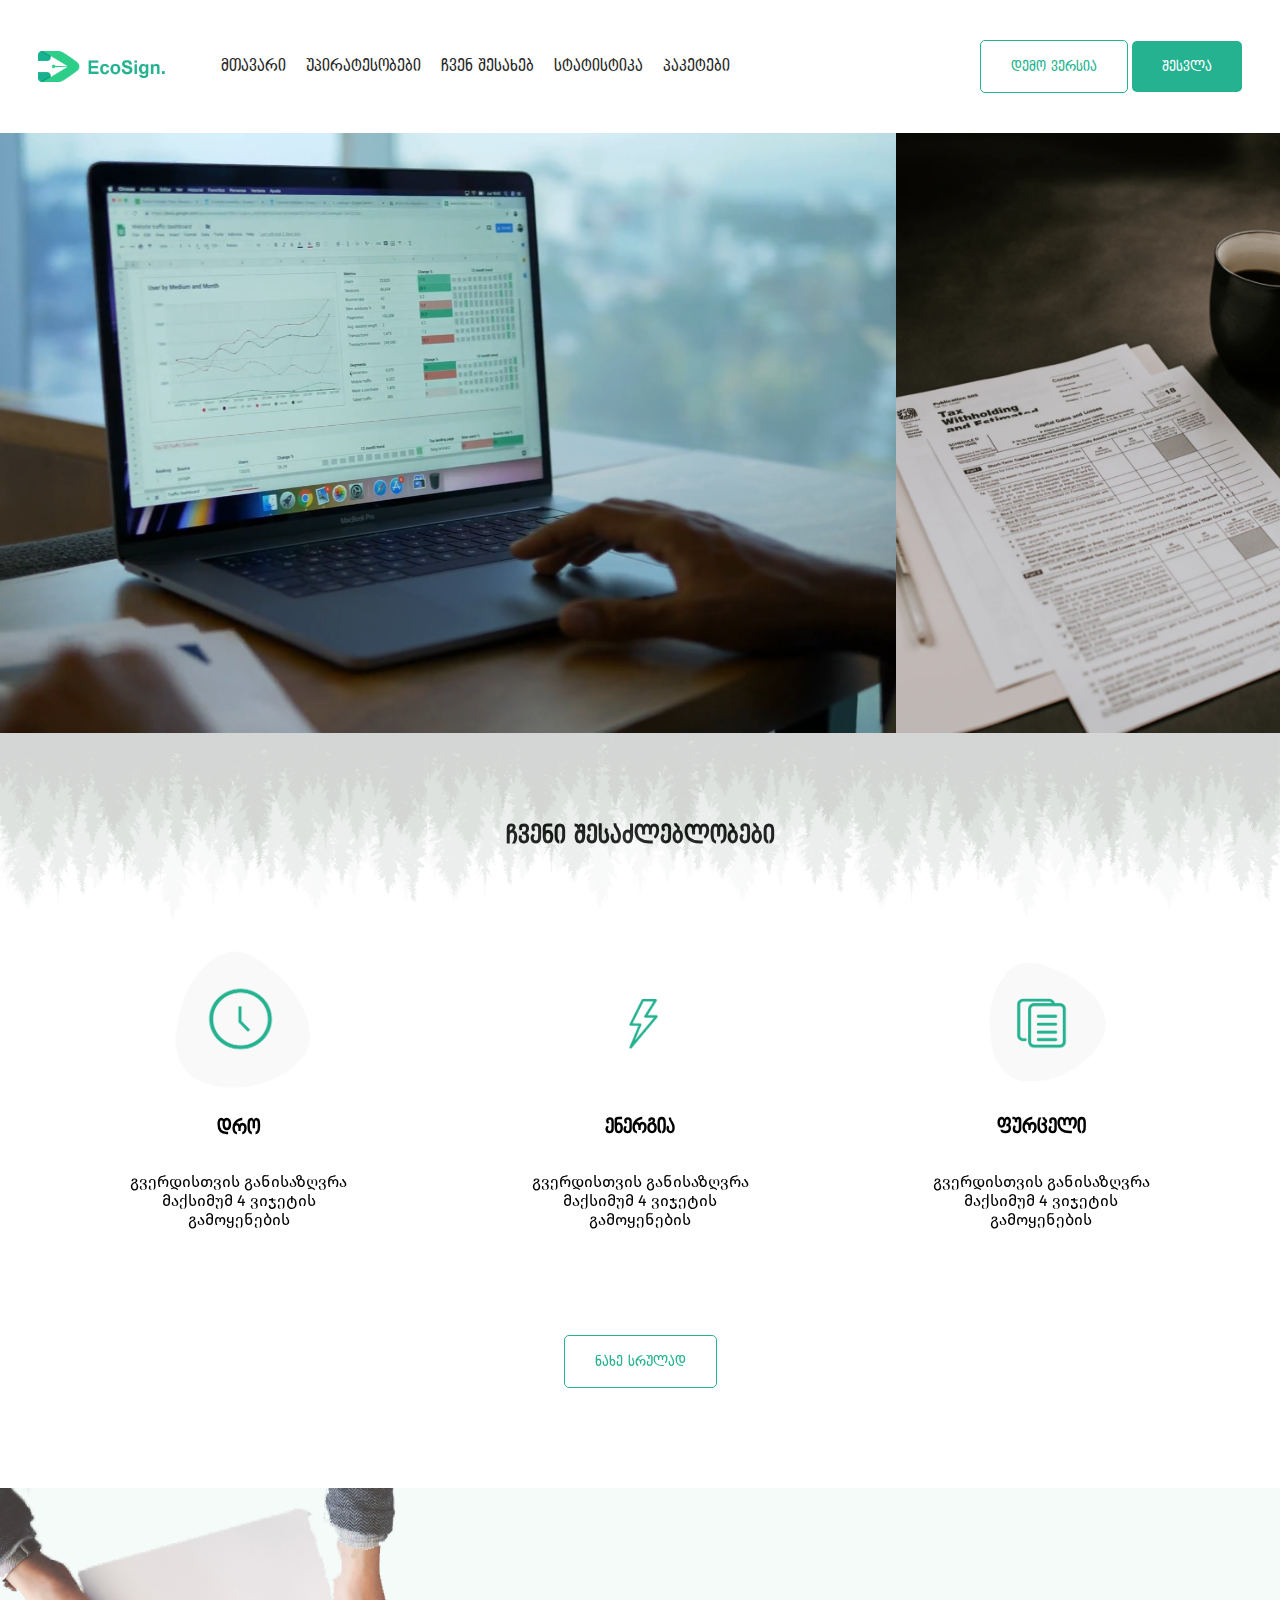
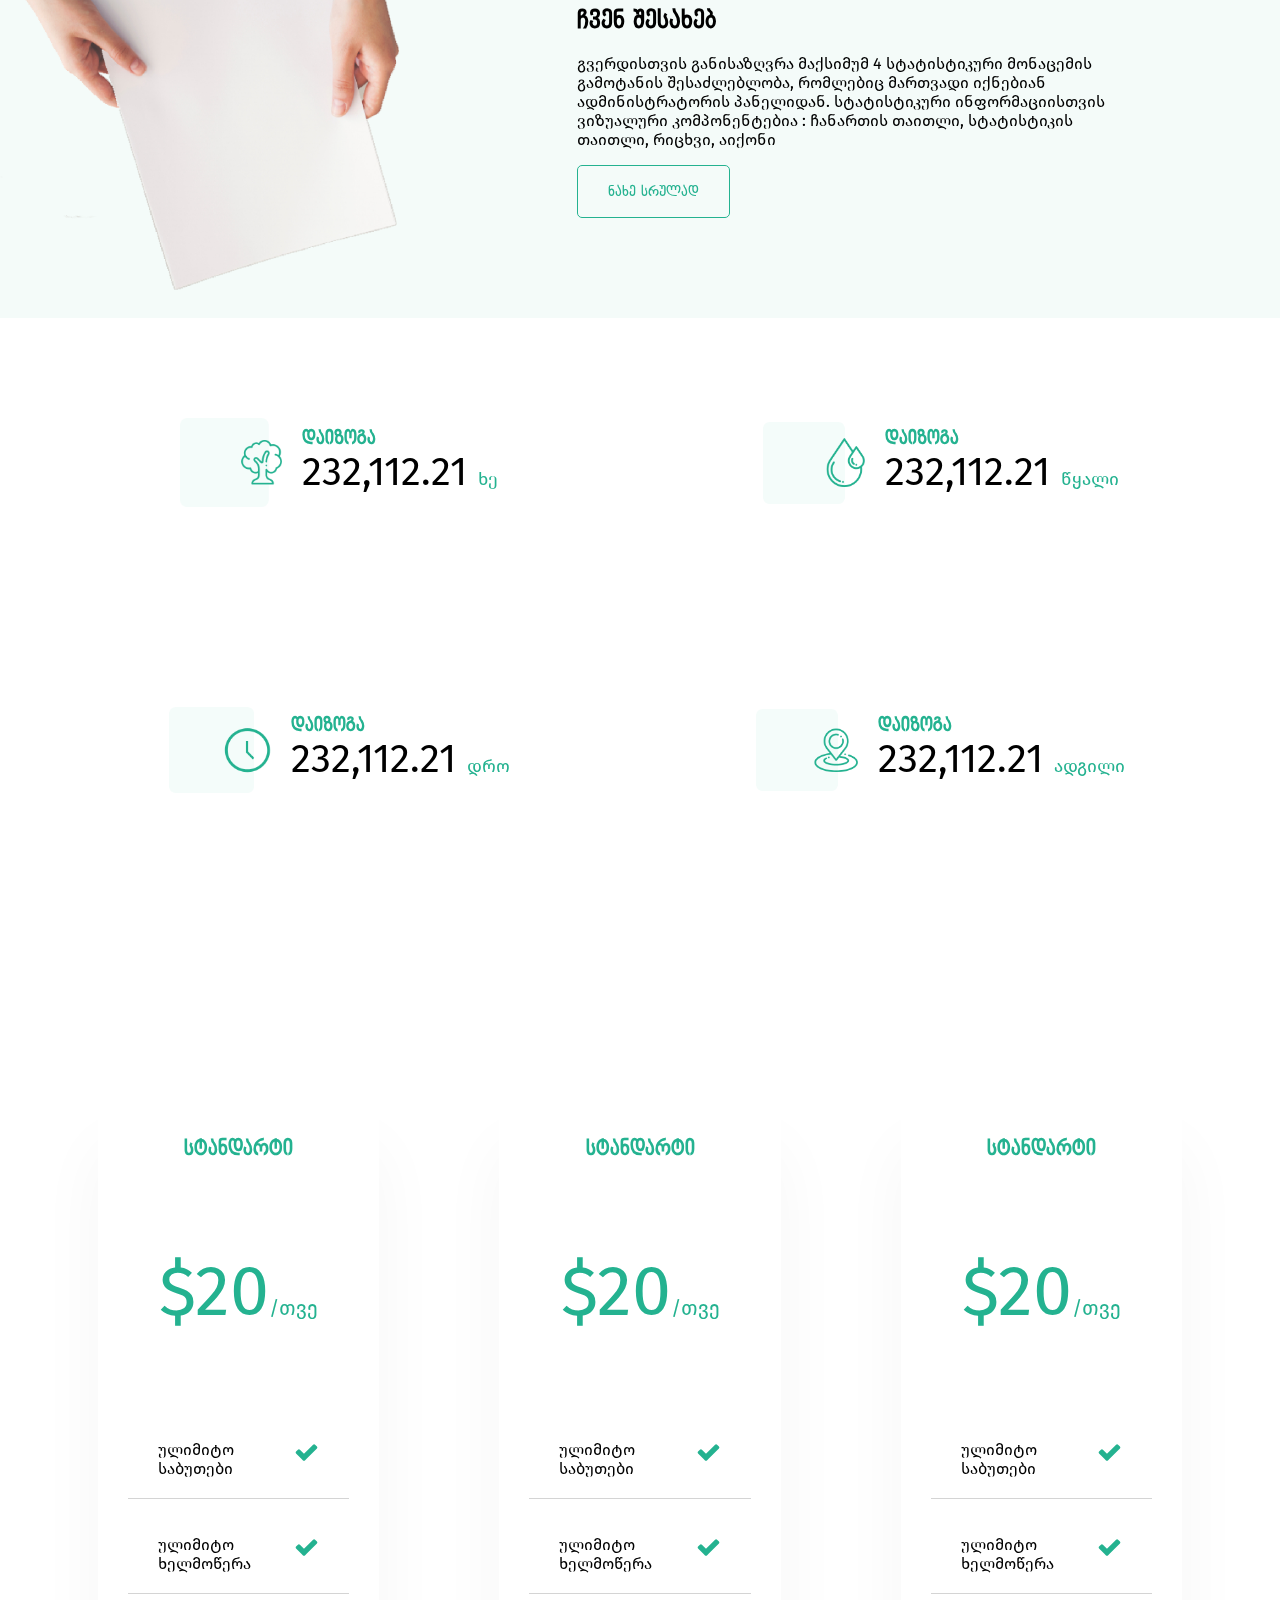
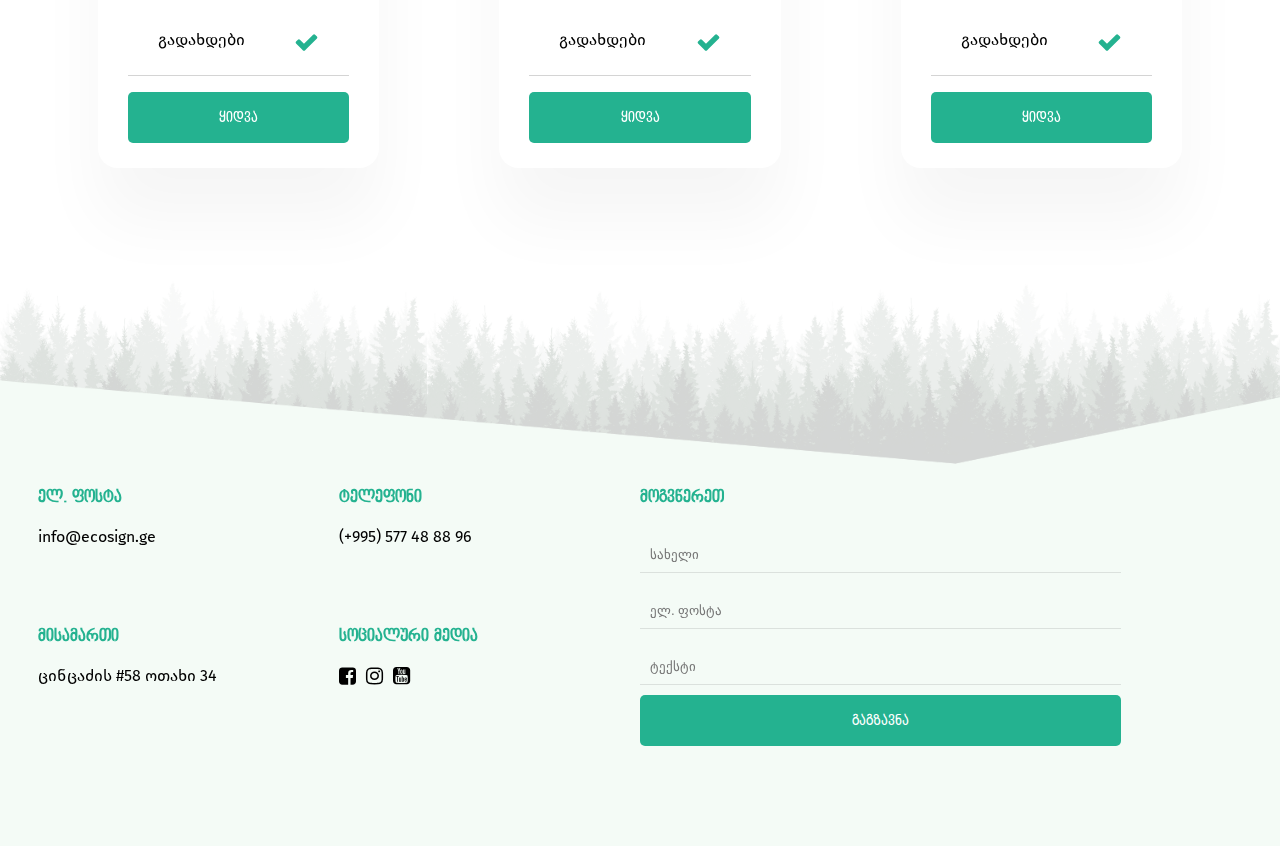
==== index.html @ ecc79530 "first page desktop markup" ====
<!DOCTYPE html>
<html lang="en">
  <head>
    <meta charset="UTF-8" />
    <meta name="viewport" content="width=device-width, initial-scale=1.0" />
    <title>EcoSign</title>
    <link rel="stylesheet" href="/css/main.css" />
    <link
      rel="stylesheet"
      href="https://stackpath.bootstrapcdn.com/font-awesome/4.7.0/css/font-awesome.min.css"
    />
  </head>
  <body>
    <header>
      <div class="container">
        <div class="left">
          <img src="./images/logo.png" alt="Ecosign Logo" />
          <nav>
            <ul>
              <li><a href="#">მთავარი</a></li>
              <li><a href="#">უპირატესობები</a></li>
              <li><a href="#">ჩვენ შესახებ</a></li>
              <li><a href="#">სტატისტიკა</a></li>
              <li><a href="#">პაკეტები</a></li>
            </ul>
          </nav>
        </div>

        <div class="right">
          <button class="main-button light">დემო ვერსია</button>
          <button class="main-button">შესვლა</button>
        </div>
      </div>
    </header>
    <section class="banner">
      <video autoplay muted loop class="video">
        <source src="./images/video.mp4" type="video/mp4" />
      </video>
      <img class="half" src="./images/banner-img.png" alt="Banner Image" />
    </section>
    <section class="opportunities">
      <img class="back" src="./images/opac.png" alt="Oppotunities background" />
      <div class="container">
        <h2>ჩვენი შესაძლებლობები</h2>
        <div class="time">
          <img src="./images/time.png" alt="Time" />
          <h3>დრო</h3>
          <p>გვერდისთვის განისაზღვრა მაქსიმუმ 4 ვიჯეტის გამოყენების</p>
        </div>

        <div class="energy">
          <img src="./images/energy.png" alt="Energy" />
          <h3>ენერგია</h3>
          <p>გვერდისთვის განისაზღვრა მაქსიმუმ 4 ვიჯეტის გამოყენების</p>
        </div>
        <div class="paper">
          <img src="./images/paper.png" alt="Paper" />
          <h3>ფურცელი</h3>
          <p>გვერდისთვის განისაზღვრა მაქსიმუმ 4 ვიჯეტის გამოყენების</p>
        </div>
        <button class="srulad main-button light">ნახე სრულად</button>
      </div>
    </section>
    <section class="about">
      <img src="./images/about-img.png" alt="About Image" />
      <div class="text">
        <h2>ჩვენ შესახებ</h2>
        <p>
          გვერდისთვის განისაზღვრა მაქსიმუმ 4 სტატისტიკური მონაცემის გამოტანის
          შესაძლებლობა, რომლებიც მართვადი იქნებიან ადმინისტრატორის პანელიდან.
          სტატისტიკური ინფორმაციისთვის ვიზუალური კომპონენტებია : ჩანართის
          თაითლი, სტატისტიკის თაითლი, რიცხვი, აიქონი
        </p>
        <button class="main-button light">ნახე სრულად</button>
      </div>
    </section>
    <section class="container saved">
      <div class="tree-saved">
        <img src="./images/tree-saved.png" alt="Tree Saved" />
        <div class="text">
          <h3>დაიზოგა</h3>
          <p>232,112.21 <span>ხე</span></p>
        </div>
      </div>
      <div class="water-saved">
        <img src="./images/water-saved.png" alt="Water Saved" />
        <div class="text">
          <h3>დაიზოგა</h3>
          <p>232,112.21 <span>წყალი</span></p>
        </div>
      </div>
      <div class="time-saved">
        <img src="./images/time-saved.png" alt="Time Saved" />
        <div class="text">
          <h3>დაიზოგა</h3>
          <p>232,112.21 <span>დრო</span></p>
        </div>
      </div>
      <div class="place-saved">
        <img src="./images/place-saved.png" alt="Place Saved" />
        <div class="text">
          <h3>დაიზოგა</h3>
          <p>232,112.21 <span>ადგილი</span></p>
        </div>
      </div>
    </section>
    <section class="packages">
      <div class="container">
        <div class="package">
          <h3>სტანდარტი</h3>
          <p class="price">$20<span>/თვე</span></p>
          <div class="list">
            <p>ულიმიტო საბუთები <i class="fa fa-check"></i></p>
            <p>ულიმიტო ხელმოწერა <i class="fa fa-check"></i></p>
            <p>გადახდები <i class="fa fa-check"></i></p>
          </div>
          <button class="main-button">ყიდვა</button>
        </div>
        <div class="package">
          <h3>სტანდარტი</h3>
          <p class="price">$20<span>/თვე</span></p>
          <div class="list">
            <p>ულიმიტო საბუთები <i class="fa fa-check"></i></p>
            <p>ულიმიტო ხელმოწერა <i class="fa fa-check"></i></p>
            <p>გადახდები <i class="fa fa-check"></i></p>
          </div>
          <button class="main-button">ყიდვა</button>
        </div>
        <div class="package">
          <h3>სტანდარტი</h3>
          <p class="price">$20<span>/თვე</span></p>
          <div class="list">
            <p>ულიმიტო საბუთები <i class="fa fa-check"></i></p>
            <p>ულიმიტო ხელმოწერა <i class="fa fa-check"></i></p>
            <p>გადახდები <i class="fa fa-check"></i></p>
          </div>
          <button class="main-button">ყიდვა</button>
        </div>
      </div>
      <img class="abs" src="./images/packages-bg.png" alt="Bottom Background" />
    </section>
    <footer>
      <div class="container">
        <div class="info">
          <div class="mail">
            <h4>ელ. ფოსტა</h4>
            <p>info@ecosign.ge</p>
          </div>
          <div class="phone">
            <h4>ტელეფონი</h4>
            <p>(+995) 577 48 88 96</p>
          </div>
          <div class="address">
            <h4>მისამართი</h4>
            <p>ცინცაძის #58 ოთახი 34</p>
          </div>
          <div class="social">
            <h4>სოციალური მედია</h4>
            <i class="fa fa-facebook-square"></i><i class="fa fa-instagram"></i
            ><i class="fa fa-youtube-square"></i>
          </div>
        </div>
        <div class="form">
          <h4>მოგვწერეთ</h4>
          <form action="">
            <input type="text" name="name" placeholder="სახელი" />
            <input type="email" name="email" placeholder="ელ. ფოსტა" />
            <input type="text" name="text" placeholder="ტექსტი" />
            <button class="main-button">გაგზავნა</button>
          </form>
        </div>
      </div>
    </footer>
  </body>
</html>
---- css/main.css ----
@font-face{font-family:"Firago";src:url("../fonts/FiraGO-Regular.eot");src:url("../fonts/FiraGO-Regular.eot?#iefix") format("embedded-opentype"),url("../fonts/FiraGO-Regular.woff2") format("woff2"),url("../fonts/FiraGO-Regular.woff") format("woff"),url("../fonts/FiraGO-Regular.ttf") format("truetype")}@font-face{font-family:"Glaho";src:url("../fonts/bpg-glaho-web-caps-webfont.eot");src:url("../fonts/bpg-glaho-web-caps-webfont.eot?#iefix") format("embedded-opentype"),url("../fonts/bpg-glaho-web-caps-webfont.woff2") format("woff2"),url("../fonts/bpg-glaho-web-caps-webfont.woff") format("woff"),url("../fonts/bpg-glaho-web-caps-webfont.ttf") format("truetype"),url("../fonts/bpg-glaho-web-caps-webfont.svg#bpg_glaho_web_capsregular") format("svg")}h1,h2,h3,h4,h5,h6,h7,ul,li,a,button{font-family:Glaho}html,body{margin:0;padding:0;font-family:Firago, -apple-system, BlinkMacSystemFont, "Segoe UI", Roboto, Oxygen, Ubuntu, Cantarell, "Open Sans", "Helvetica Neue", sans-serif}.container{width:94vw;margin:auto}.main-button{background-color:#24b290;border:none;color:#ffffff;padding:18px 30px;border-radius:5px;font-size:14px;cursor:pointer}.main-button.light{border:1px solid #24b290;background:none;color:#24b290}header .container{display:-webkit-box;display:-ms-flexbox;display:flex;padding:40px 0;-webkit-box-pack:justify;-ms-flex-pack:justify;justify-content:space-between}header .container .left{display:-webkit-box;display:-ms-flexbox;display:flex;-webkit-box-align:center;-ms-flex-align:center;align-items:center}header .container .left img{width:10vw;-o-object-fit:contain;object-fit:contain}header .container .left nav ul li{list-style-type:none;display:inline-block;padding-left:45px}@media only screen and (max-width: 1300px){header .container .left nav ul li{padding-left:15px}}header .container .left nav ul li a{color:#292929;text-decoration:none}.banner{display:-ms-grid;display:grid;-ms-grid-columns:3.5fr 1.5fr;grid-template-columns:3.5fr 1.5fr}.banner .half{width:100%;height:100%;-o-object-fit:cover;object-fit:cover}.banner video{width:100%;height:600px;-o-object-fit:cover;object-fit:cover}.opportunities{position:relative}.opportunities .container{display:-ms-grid;display:grid;grid-template-areas:"header header header" "time energy paper" "srulad srulad srulad";-ms-grid-columns:(1fr)[3];grid-template-columns:repeat(3, 1fr);justify-items:center}.opportunities .back{position:absolute;width:100%;top:0}.opportunities h2{-ms-grid-row:1;-ms-grid-column:1;-ms-grid-column-span:3;grid-area:header;padding-top:90px;margin:0}.opportunities .time{-ms-grid-row:2;-ms-grid-column:1;grid-area:time}.opportunities .energy{-ms-grid-row:2;-ms-grid-column:2;grid-area:energy}.opportunities .paper{-ms-grid-row:2;-ms-grid-column:3;grid-area:paper}.opportunities .time,.opportunities .paper,.opportunities .energy{text-align:center;display:-webkit-box;display:-ms-flexbox;display:flex;-webkit-box-orient:vertical;-webkit-box-direction:normal;-ms-flex-direction:column;flex-direction:column;-webkit-box-pack:center;-ms-flex-pack:center;justify-content:center;-webkit-box-align:center;-ms-flex-align:center;align-items:center;padding:90px 0}.opportunities .time img,.opportunities .paper img,.opportunities .energy img{width:40%}.opportunities .time p,.opportunities .paper p,.opportunities .energy p{width:60%}.opportunities .srulad{-ms-grid-row:3;-ms-grid-column:1;-ms-grid-column-span:3;grid-area:srulad;margin-bottom:100px}.about{display:-ms-grid;display:grid;-ms-grid-columns:1fr 2fr;grid-template-columns:1fr 2fr;background-color:rgba(36,178,144,0.05)}.about img{width:100%}.about .text{padding:100px 150px}.saved{display:-ms-grid;display:grid;-ms-grid-columns:1fr 1fr;grid-template-columns:1fr 1fr;justify-items:center}.saved .tree-saved,.saved .water-saved,.saved .time-saved,.saved .place-saved{display:-webkit-box;display:-ms-flexbox;display:flex;padding:100px}.saved .tree-saved img,.saved .water-saved img,.saved .time-saved img,.saved .place-saved img{width:8vw;-o-object-fit:contain;object-fit:contain}.saved .tree-saved .text,.saved .water-saved .text,.saved .time-saved .text,.saved .place-saved .text{display:-webkit-box;display:-ms-flexbox;display:flex;-webkit-box-orient:vertical;-webkit-box-direction:normal;-ms-flex-direction:column;flex-direction:column;-webkit-box-pack:center;-ms-flex-pack:center;justify-content:center;padding-left:20px}.saved .tree-saved .text h3,.saved .tree-saved .text span,.saved .water-saved .text h3,.saved .water-saved .text span,.saved .time-saved .text h3,.saved .time-saved .text span,.saved .place-saved .text h3,.saved .place-saved .text span{color:#24b290;font-size:18px;margin:0}.saved .tree-saved .text p,.saved .water-saved .text p,.saved .time-saved .text p,.saved .place-saved .text p{margin:0;font-size:40px}.packages{position:relative}.packages .abs{position:absolute;bottom:-100px;width:100%;z-index:-1}.packages .container{display:-ms-grid;display:grid;-ms-grid-columns:1fr 1fr 1fr;grid-template-columns:1fr 1fr 1fr;padding:200px 0}.packages .container .package{margin:0 60px;padding:25px 30px;display:-webkit-box;display:-ms-flexbox;display:flex;-webkit-box-orient:vertical;-webkit-box-direction:normal;-ms-flex-direction:column;flex-direction:column;-webkit-box-align:center;-ms-flex-align:center;align-items:center;border-radius:20px;-webkit-box-shadow:0px 54px 69px 0px rgba(0,0,0,0.04);box-shadow:0px 54px 69px 0px rgba(0,0,0,0.04)}.packages .container .package h3{font-size:20px;color:#24b290}.packages .container .package .price{font-size:70px;color:#24b290}.packages .container .package .price span{font-size:20px}.packages .container .package .list{width:100%}.packages .container .package .list p{display:-ms-grid;display:grid;-ms-grid-columns:8fr 1fr;grid-template-columns:8fr 1fr;border-bottom:1px solid rgba(112,112,112,0.3);padding:20px 30px}.packages .container .package .list p i{font-size:25px;color:#24b290}.packages .container .package button{width:100%}footer{background-image:url(../images/footer-bg.png);padding:100px 0;background-position:center;background-repeat:no-repeat;background-size:cover}footer h4{color:#24b290}footer .container{display:-ms-grid;display:grid;-ms-grid-columns:1fr 1fr;grid-template-columns:1fr 1fr}footer .container .info{display:-ms-grid;display:grid;-ms-grid-columns:1fr 1fr;grid-template-columns:1fr 1fr}footer .container .info .social i{padding-right:10px;font-size:20px}footer .container form{width:80%;display:-webkit-box;display:-ms-flexbox;display:flex;-webkit-box-orient:vertical;-webkit-box-direction:normal;-ms-flex-direction:column;flex-direction:column}footer .container form input{padding:10px;background:none;border:none;border-bottom:1px solid rgba(0,0,0,0.1);outline:none;margin:10px 0}
/*# sourceMappingURL=main.css.map */
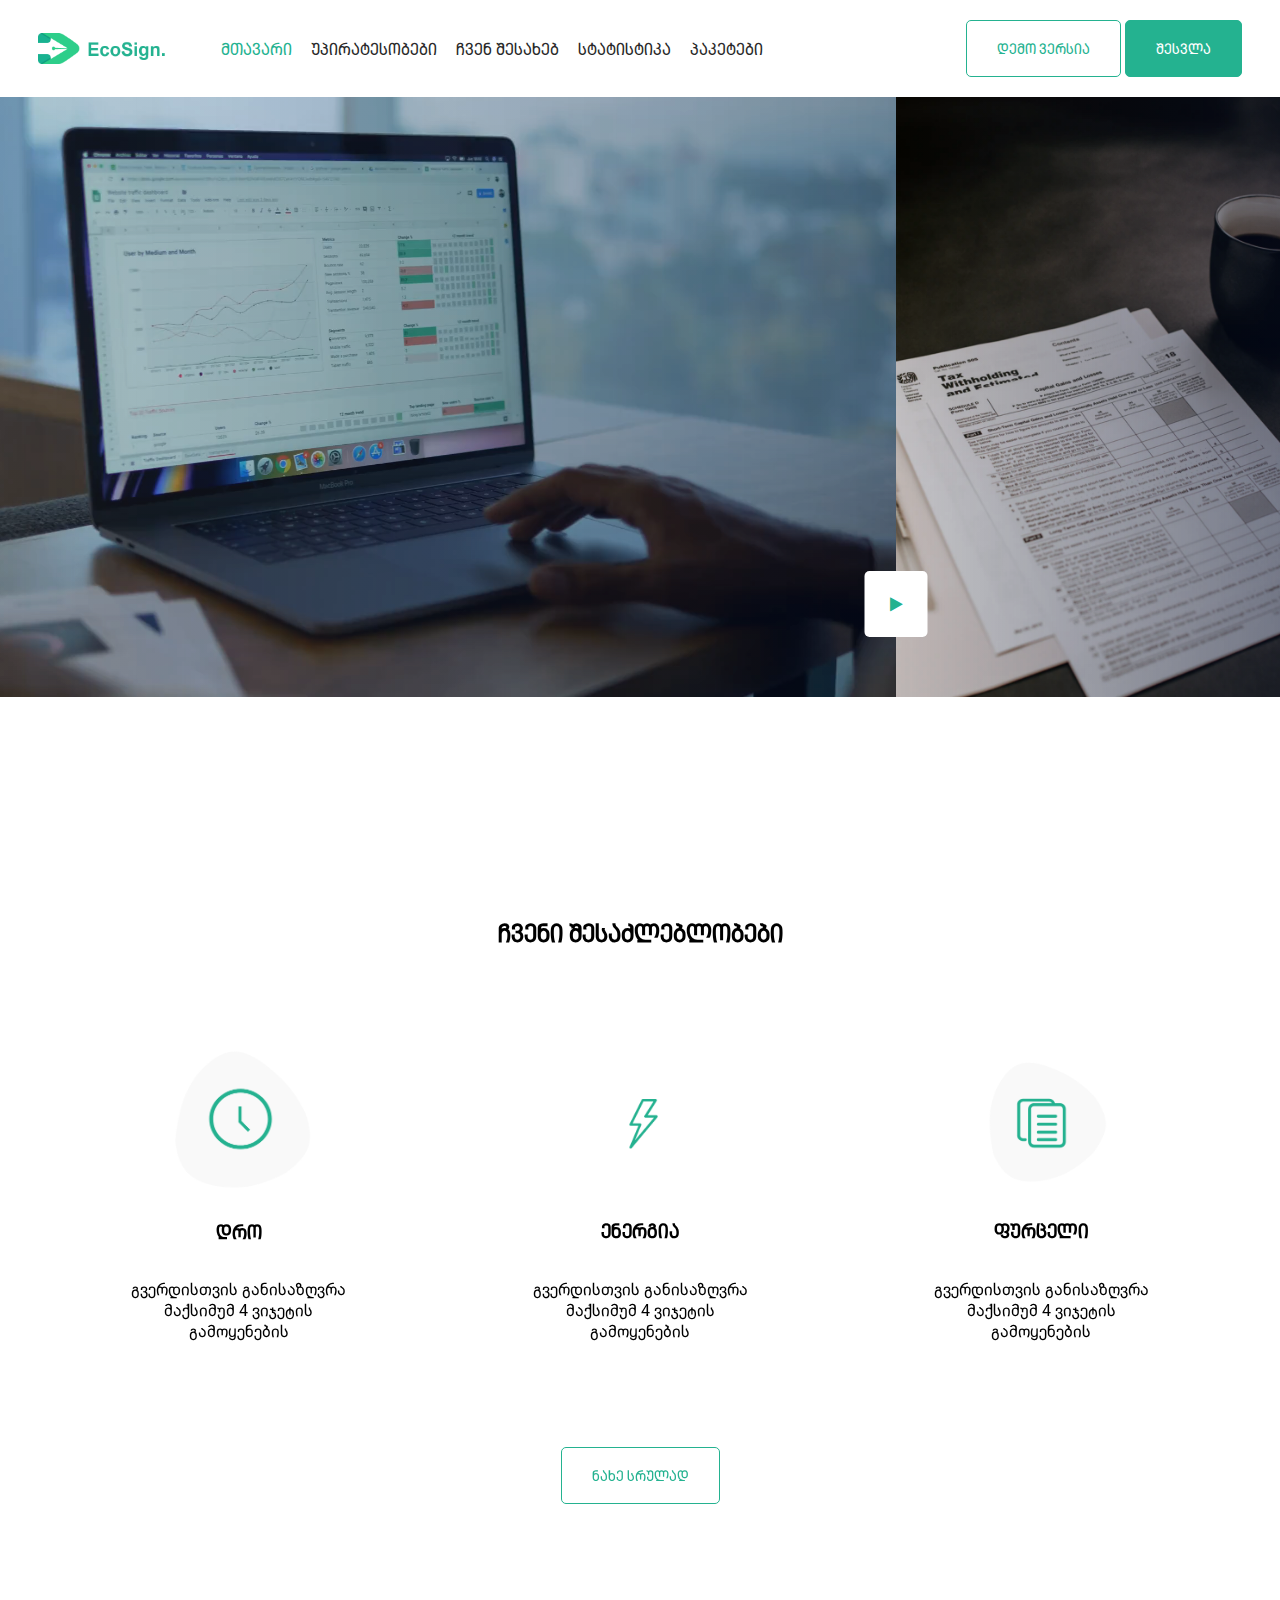
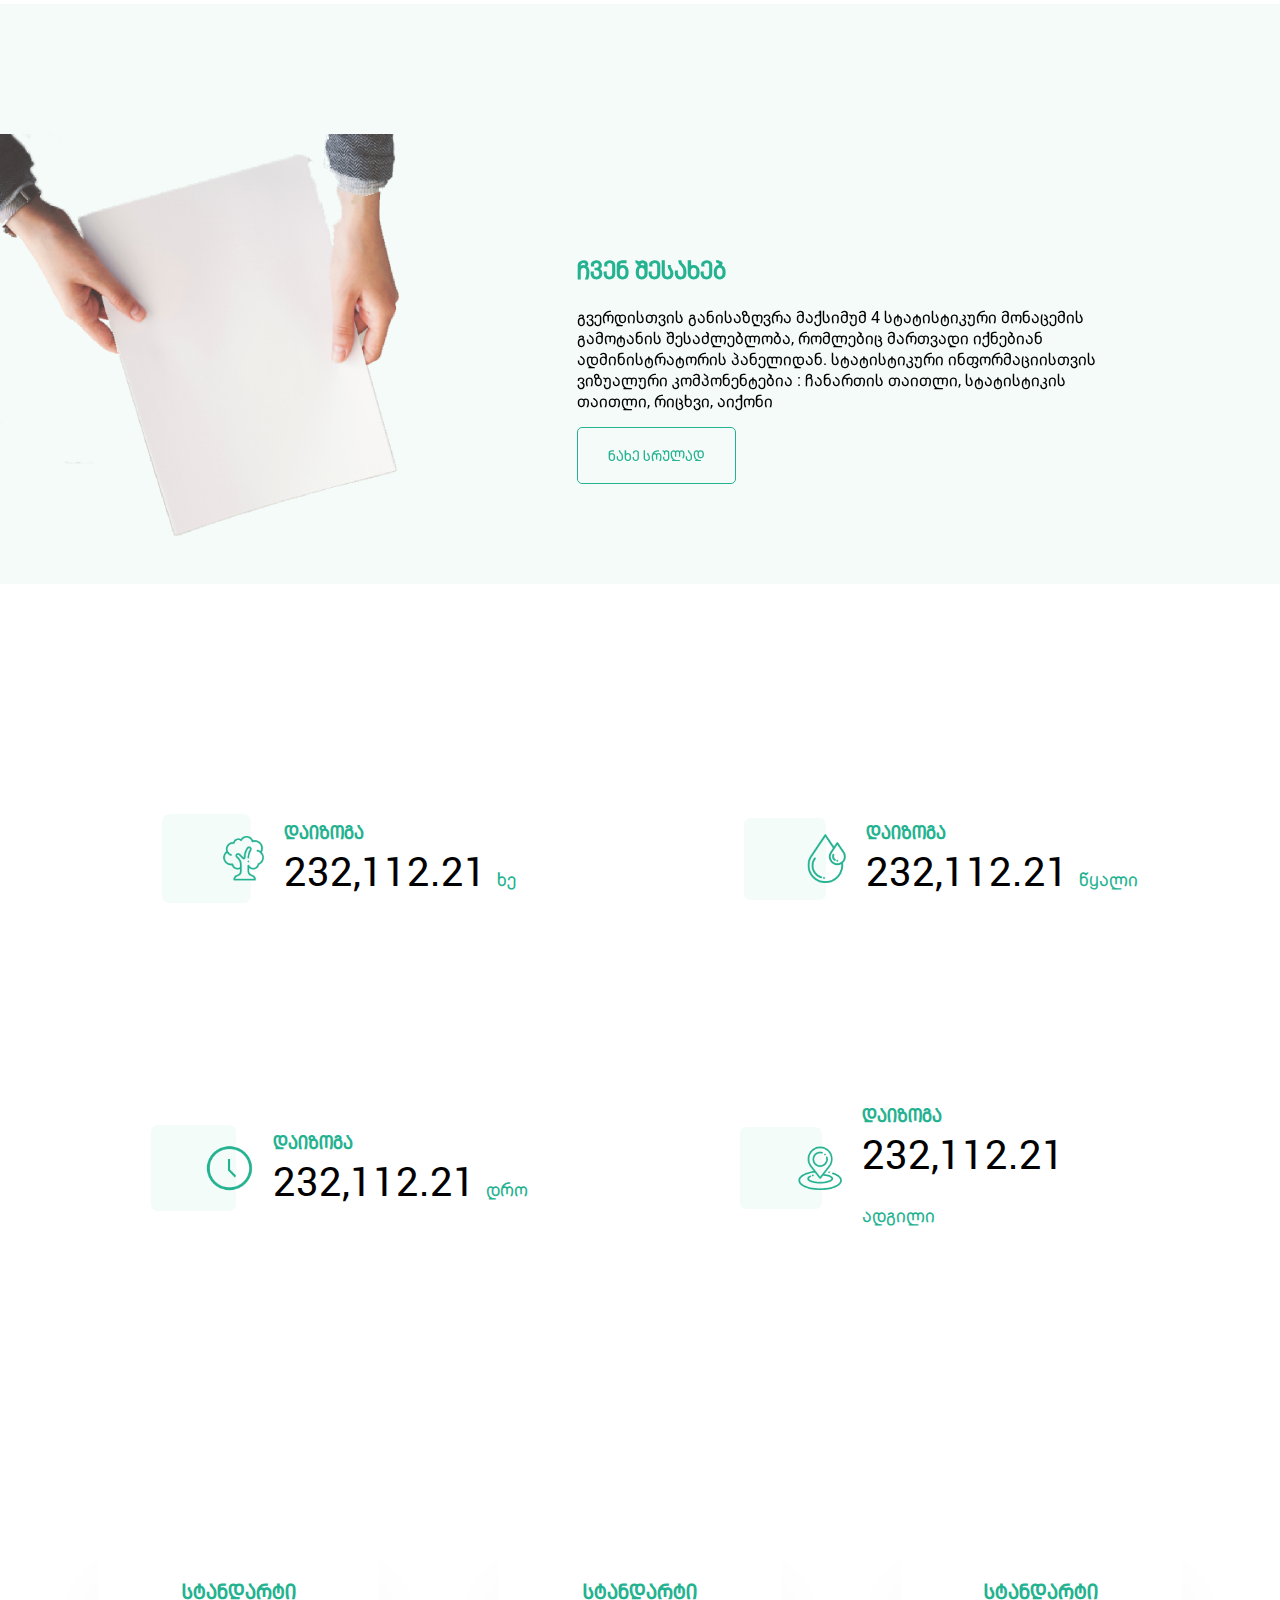
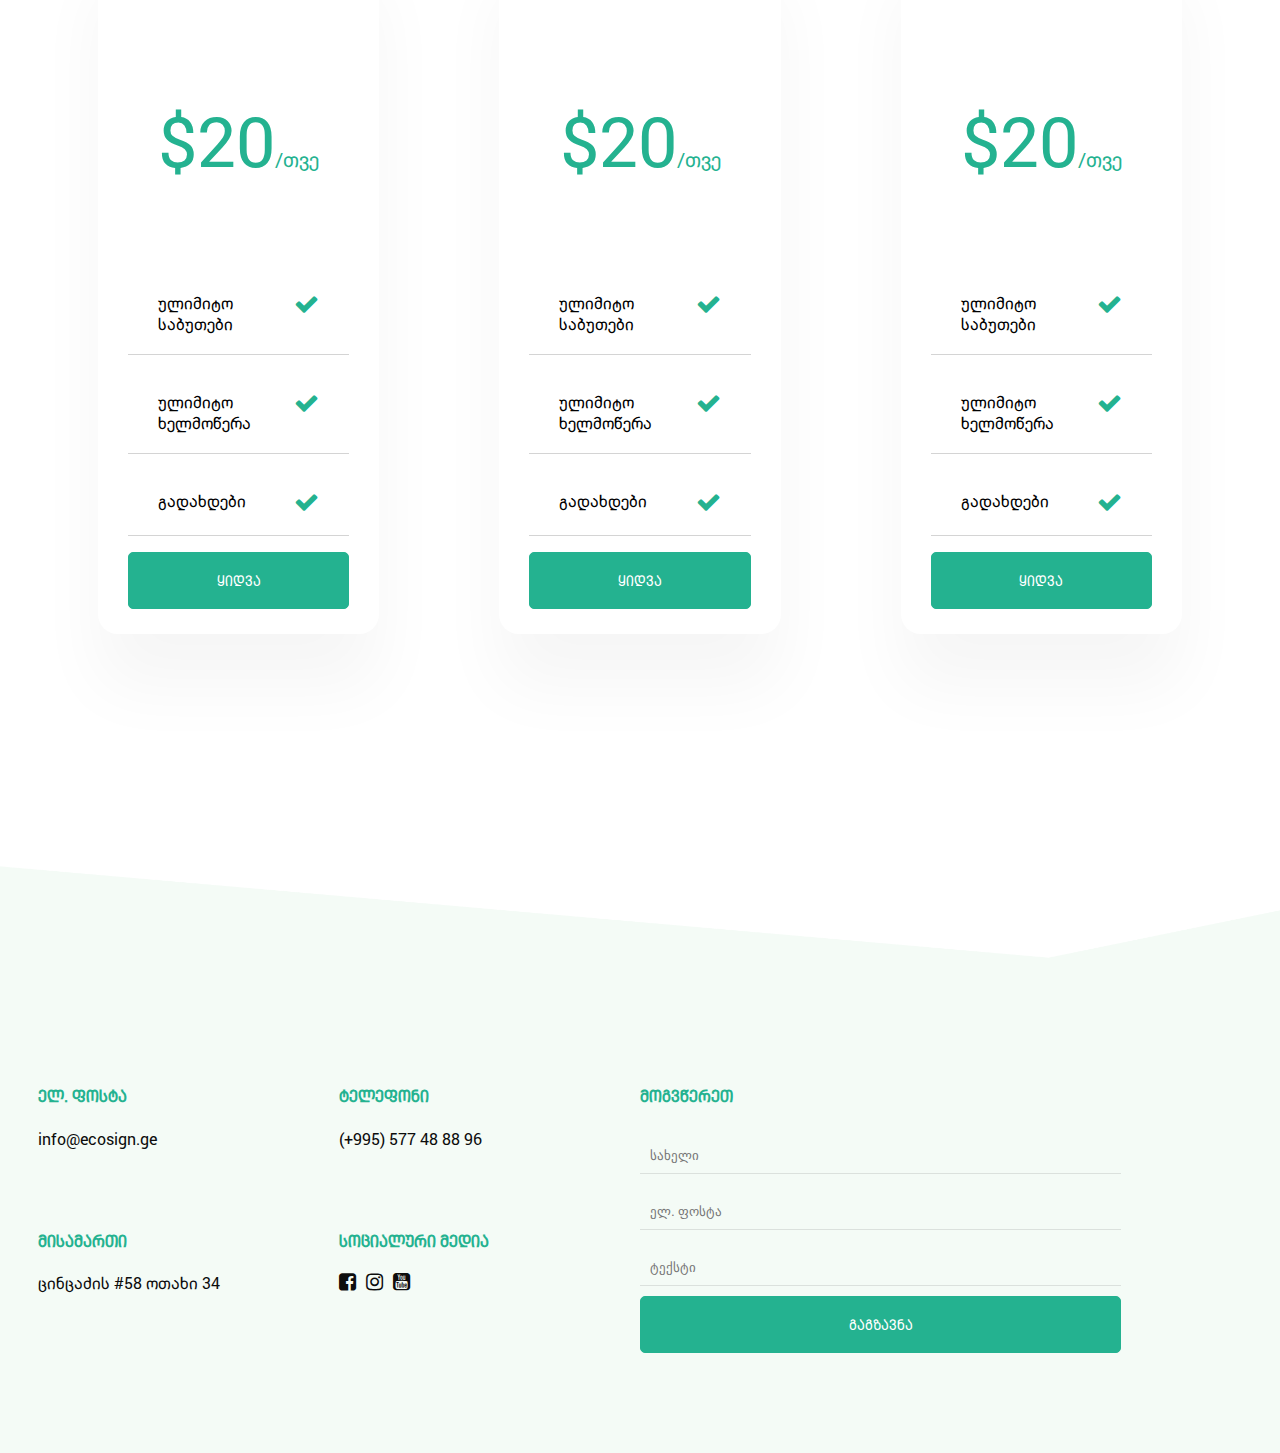
==== commit 03e67b02: "S" ====
--- a/index.html
+++ b/index.html
@@ -11,35 +11,41 @@
     />
   </head>
   <body>
-    <header>
+    <header id="header">
       <div class="container">
         <div class="left">
           <img src="./images/logo.png" alt="Ecosign Logo" />
           <nav>
             <ul>
-              <li><a href="#">მთავარი</a></li>
-              <li><a href="#">უპირატესობები</a></li>
-              <li><a href="#">ჩვენ შესახებ</a></li>
-              <li><a href="#">სტატისტიკა</a></li>
-              <li><a href="#">პაკეტები</a></li>
+              <li class="active"><a href="index.html#banner">მთავარი</a></li>
+              <li><a href="index.html#opportunities">უპირატესობები</a></li>
+              <li><a href="index.html#about">ჩვენ შესახებ</a></li>
+              <li><a href="index.html#statistics">სტატისტიკა</a></li>
+              <li><a href="index.html#packages">პაკეტები</a></li>
             </ul>
           </nav>
         </div>
 
         <div class="right">
-          <button class="main-button light">დემო ვერსია</button>
-          <button class="main-button">შესვლა</button>
+          <a href="dashboard.html"
+            ><button class="main-button light">დემო ვერსია</button></a
+          >
+          <a href="dashboard.html"
+            ><button class="main-button">შესვლა</button></a
+          >
         </div>
       </div>
     </header>
-    <section class="banner">
-      <video autoplay muted loop class="video">
+    <section id="banner" class="banner">
+      <div class="video-grad"></div>
+      <video id="video1" muted loop class="video">
         <source src="./images/video.mp4" type="video/mp4" />
       </video>
+      <i id="playButton" onclick="playPause()" class="fa fa-play"></i>
+      <div class="image-grad"></div>
       <img class="half" src="./images/banner-img.png" alt="Banner Image" />
     </section>
-    <section class="opportunities">
-      <img class="back" src="./images/opac.png" alt="Oppotunities background" />
+    <section id="opportunities" class="opportunities">
       <div class="container">
         <h2>ჩვენი შესაძლებლობები</h2>
         <div class="time">
@@ -61,7 +67,7 @@
         <button class="srulad main-button light">ნახე სრულად</button>
       </div>
     </section>
-    <section class="about">
+    <section style="padding-top: 130px" id="about" class="about">
       <img src="./images/about-img.png" alt="About Image" />
       <div class="text">
         <h2>ჩვენ შესახებ</h2>
@@ -74,7 +80,7 @@
         <button class="main-button light">ნახე სრულად</button>
       </div>
     </section>
-    <section class="container saved">
+    <section id="statistics" class="container saved">
       <div class="tree-saved">
         <img src="./images/tree-saved.png" alt="Tree Saved" />
         <div class="text">
@@ -104,7 +110,7 @@
         </div>
       </div>
     </section>
-    <section class="packages">
+    <section id="packages" class="packages">
       <div class="container">
         <div class="package">
           <h3>სტანდარტი</h3>
@@ -137,18 +143,17 @@
           <button class="main-button">ყიდვა</button>
         </div>
       </div>
-      <img class="abs" src="./images/packages-bg.png" alt="Bottom Background" />
     </section>
     <footer>
       <div class="container">
         <div class="info">
           <div class="mail">
             <h4>ელ. ფოსტა</h4>
-            <p>info@ecosign.ge</p>
+            <p><a href="mailto: info@ecosign.ge">info@ecosign.ge</a></p>
           </div>
           <div class="phone">
             <h4>ტელეფონი</h4>
-            <p>(+995) 577 48 88 96</p>
+            <p><a href="tel:+995577488896">(+995) 577 48 88 96</a></p>
           </div>
           <div class="address">
             <h4>მისამართი</h4>
@@ -171,5 +176,6 @@
         </div>
       </div>
     </footer>
+    <script src="./js/script.js"></script>
   </body>
 </html>
--- a/css/main.css
+++ b/css/main.css
@@ -1,3 +1,3 @@
-@font-face{font-family:"Firago";src:url("../fonts/FiraGO-Regular.eot");src:url("../fonts/FiraGO-Regular.eot?#iefix") format("embedded-opentype"),url("../fonts/FiraGO-Regular.woff2") format("woff2"),url("../fonts/FiraGO-Regular.woff") format("woff"),url("../fonts/FiraGO-Regular.ttf") format("truetype")}@font-face{font-family:"Glaho";src:url("../fonts/bpg-glaho-web-caps-webfont.eot");src:url("../fonts/bpg-glaho-web-caps-webfont.eot?#iefix") format("embedded-opentype"),url("../fonts/bpg-glaho-web-caps-webfont.woff2") format("woff2"),url("../fonts/bpg-glaho-web-caps-webfont.woff") format("woff"),url("../fonts/bpg-glaho-web-caps-webfont.ttf") format("truetype"),url("../fonts/bpg-glaho-web-caps-webfont.svg#bpg_glaho_web_capsregular") format("svg")}h1,h2,h3,h4,h5,h6,h7,ul,li,a,button{font-family:Glaho}html,body{margin:0;padding:0;font-family:Firago, -apple-system, BlinkMacSystemFont, "Segoe UI", Roboto,- Oxygen, Ubuntu, Cantarell, "Open Sans", "Helvetica Neue", sans-serif}.container{width:94vw;margin:auto}.main-button{background-color:#24b290;border:none;color:#ffffff;padding:18px 30px;border-radius:5px;font-size:14px;cursor:pointer}.main-button.light{border:1px solid #24b290;background:none;color:#24b290}header .container{display:-webkit-box;display:-ms-flexbox;display:flex;padding:40px 0;-webkit-box-pack:justify;-ms-flex-pack:justify;justify-content:space-between}header .container .left{display:-webkit-box;display:-ms-flexbox;display:flex;-webkit-box-align:center;-ms-flex-align:center;align-items:center}header .container .left img{width:10vw;-o-object-fit:contain;object-fit:contain}header .container .left nav ul li{list-style-type:none;display:inline-block;padding-left:45px}@media only screen and (max-width: 1300px){header .container .left nav ul li{padding-left:15px}}header .container .left nav ul li a{color:#292929;text-decoration:none}.banner{display:-ms-grid;display:grid;-ms-grid-columns:3.5fr 1.5fr;grid-template-columns:3.5fr 1.5fr}.banner .half{width:100%;height:100%;-o-object-fit:cover;object-fit:cover}.banner video{width:100%;height:600px;-o-object-fit:cover;object-fit:cover}.opportunities{position:relative}.opportunities .container{display:-ms-grid;display:grid;grid-template-areas:"header header header" "time energy paper" "srulad srulad srulad";-ms-grid-columns:(1fr)[3];grid-template-columns:repeat(3, 1fr);justify-items:center}.opportunities .back{position:absolute;width:100%;top:0}.opportunities h2{-ms-grid-row:1;-ms-grid-column:1;-ms-grid-column-span:3;grid-area:header;padding-top:90px;margin:0}.opportunities .time{-ms-grid-row:2;-ms-grid-column:1;grid-area:time}.opportunities .energy{-ms-grid-row:2;-ms-grid-column:2;grid-area:energy}.opportunities .paper{-ms-grid-row:2;-ms-grid-column:3;grid-area:paper}.opportunities .time,.opportunities .paper,.opportunities .energy{text-align:center;display:-webkit-box;display:-ms-flexbox;display:flex;-webkit-box-orient:vertical;-webkit-box-direction:normal;-ms-flex-direction:column;flex-direction:column;-webkit-box-pack:center;-ms-flex-pack:center;justify-content:center;-webkit-box-align:center;-ms-flex-align:center;align-items:center;padding:90px 0}.opportunities .time img,.opportunities .paper img,.opportunities .energy img{width:40%}.opportunities .time p,.opportunities .paper p,.opportunities .energy p{width:60%}.opportunities .srulad{-ms-grid-row:3;-ms-grid-column:1;-ms-grid-column-span:3;grid-area:srulad;margin-bottom:100px}.about{display:-ms-grid;display:grid;-ms-grid-columns:1fr 2fr;grid-template-columns:1fr 2fr;background-color:rgba(36,178,144,0.05)}.about img{width:100%}.about .text{padding:100px 150px}.saved{display:-ms-grid;display:grid;-ms-grid-columns:1fr 1fr;grid-template-columns:1fr 1fr;justify-items:center}.saved .tree-saved,.saved .water-saved,.saved .time-saved,.saved .place-saved{display:-webkit-box;display:-ms-flexbox;display:flex;padding:100px}.saved .tree-saved img,.saved .water-saved img,.saved .time-saved img,.saved .place-saved img{width:8vw;-o-object-fit:contain;object-fit:contain}.saved .tree-saved .text,.saved .water-saved .text,.saved .time-saved .text,.saved .place-saved .text{display:-webkit-box;display:-ms-flexbox;display:flex;-webkit-box-orient:vertical;-webkit-box-direction:normal;-ms-flex-direction:column;flex-direction:column;-webkit-box-pack:center;-ms-flex-pack:center;justify-content:center;padding-left:20px}.saved .tree-saved .text h3,.saved .tree-saved .text span,.saved .water-saved .text h3,.saved .water-saved .text span,.saved .time-saved .text h3,.saved .time-saved .text span,.saved .place-saved .text h3,.saved .place-saved .text span{color:#24b290;font-size:18px;margin:0}.saved .tree-saved .text p,.saved .water-saved .text p,.saved .time-saved .text p,.saved .place-saved .text p{margin:0;font-size:40px}.packages{position:relative}.packages .abs{position:absolute;bottom:-100px;width:100%;z-index:-1}.packages .container{display:-ms-grid;display:grid;-ms-grid-columns:1fr 1fr 1fr;grid-template-columns:1fr 1fr 1fr;padding:200px 0}.packages .container .package{margin:0 60px;padding:25px 30px;display:-webkit-box;display:-ms-flexbox;display:flex;-webkit-box-orient:vertical;-webkit-box-direction:normal;-ms-flex-direction:column;flex-direction:column;-webkit-box-align:center;-ms-flex-align:center;align-items:center;border-radius:20px;-webkit-box-shadow:0px 54px 69px 0px rgba(0,0,0,0.04);box-shadow:0px 54px 69px 0px rgba(0,0,0,0.04)}.packages .container .package h3{font-size:20px;color:#24b290}.packages .container .package .price{font-size:70px;color:#24b290}.packages .container .package .price span{font-size:20px}.packages .container .package .list{width:100%}.packages .container .package .list p{display:-ms-grid;display:grid;-ms-grid-columns:8fr 1fr;grid-template-columns:8fr 1fr;border-bottom:1px solid rgba(112,112,112,0.3);padding:20px 30px}.packages .container .package .list p i{font-size:25px;color:#24b290}.packages .container .package button{width:100%}footer{background-image:url(../images/footer-bg.png);padding:100px 0;background-position:center;background-repeat:no-repeat;background-size:cover}footer h4{color:#24b290}footer .container{display:-ms-grid;display:grid;-ms-grid-columns:1fr 1fr;grid-template-columns:1fr 1fr}footer .container .info{display:-ms-grid;display:grid;-ms-grid-columns:1fr 1fr;grid-template-columns:1fr 1fr}footer .container .info .social i{padding-right:10px;font-size:20px}footer .container form{width:80%;display:-webkit-box;display:-ms-flexbox;display:flex;-webkit-box-orient:vertical;-webkit-box-direction:normal;-ms-flex-direction:column;flex-direction:column}footer .container form input{padding:10px;background:none;border:none;border-bottom:1px solid rgba(0,0,0,0.1);outline:none;margin:10px 0}
+@font-face{font-family:"Firago";src:url("../fonts/FiraGO-Regular.eot");src:url("../fonts/FiraGO-Regular.eot?#iefix") format("embedded-opentype"),url("../fonts/FiraGO-Regular.woff2") format("woff2"),url("../fonts/FiraGO-Regular.woff") format("woff"),url("../fonts/FiraGO-Regular.ttf") format("truetype")}@font-face{font-family:"Glaho";src:url("../fonts/bpg-glaho-web-caps-webfont.eot");src:url("../fonts/bpg-glaho-web-caps-webfont.eot?#iefix") format("embedded-opentype"),url("../fonts/bpg-glaho-web-caps-webfont.woff2") format("woff2"),url("../fonts/bpg-glaho-web-caps-webfont.woff") format("woff"),url("../fonts/bpg-glaho-web-caps-webfont.ttf") format("truetype"),url("../fonts/bpg-glaho-web-caps-webfont.svg#bpg_glaho_web_capsregular") format("svg")}@font-face{font-family:"RobotoCaps";src:url("../fonts/roboto-regular-capsgeo-webfont.ttf") format("truetype")}@font-face{font-family:"Roboto";src:url("../fonts/roboto-regulargeo-webfont.ttf") format("truetype")}h1,h2,h3,h4,h5,h6,h7,ul,li,a,button{font-family:RobotoCaps}html,body{margin:0;padding:0;font-family:Roboto, -apple-system, BlinkMacSystemFont, "Segoe UI", Roboto,+ Oxygen, Ubuntu, Cantarell, "Open Sans", "Helvetica Neue", sans-serif}html.hide-scroll,body.hide-scroll{height:100vh;overflow-y:hidden}.container{padding-top:130px;width:94vw;margin:auto}.main-button{background-color:#24b290;border:none;color:#ffffff;padding:18px 30px;border-radius:5px;font-size:14px;border:1px solid #24b290;-webkit-transition:0.3s;transition:0.3s;cursor:pointer}.main-button.light{background:none;color:#24b290}.main-button.light:hover{color:#ffffff;background-color:#24b290}.main-button:hover{opacity:0.8}header{position:-webkit-sticky;position:sticky;z-index:999;top:0px;width:100%;background:#fff}header .container{display:-webkit-box;display:-ms-flexbox;display:flex;padding:20px 0;-webkit-box-pack:justify;-ms-flex-pack:justify;justify-content:space-between}header .container .left{display:-webkit-box;display:-ms-flexbox;display:flex;-webkit-box-align:center;-ms-flex-align:center;align-items:center}header .container .left img{width:10vw;-o-object-fit:contain;object-fit:contain}header .container .left nav ul li{list-style-type:none;display:inline-block;padding-left:45px}@media only screen and (max-width: 1300px){header .container .left nav ul li{padding-left:15px}}header .container .left nav ul li a{color:#292929;text-decoration:none;-webkit-transition:100ms;transition:100ms}header .container .left nav ul li a:hover{color:#24b290}header .container .left nav ul li.active a{color:#24b290}header.dark{position:relative !important;z-index:1;background:#18b290}header.dark .container .left img{content:url(../images/logo-white.png)}header.dark .container .left nav ul li a{color:#fff}header.dark .container .right{display:-webkit-box;display:-ms-flexbox;display:flex;-webkit-box-align:center;-ms-flex-align:center;align-items:center;-webkit-box-pack:center;-ms-flex-pack:center;justify-content:center}header.dark .container .right img{-o-object-fit:contain;object-fit:contain;width:3vw;margin-right:13px}header.dark .container .right h5{width:7vw;color:#fff;font-size:18px;margin:0}header.dark .container .right i{-ms-flex-item-align:start;align-self:flex-start;color:#fff;margin-left:8px}footer{background-image:url(../images/footer-bg.png);padding:100px 0;background-position:center;background-repeat:no-repeat;background-size:cover;color:#0d0d0d}footer a{color:#0d0d0d;text-decoration:none}footer h4{color:#24b290}footer .container{display:-ms-grid;display:grid;-ms-grid-columns:1fr 1fr;grid-template-columns:1fr 1fr}footer .container .info{display:-ms-grid;display:grid;-ms-grid-columns:1fr 1fr;grid-template-columns:1fr 1fr}footer .container .info .social i{padding-right:10px;font-size:20px}footer .container form{width:80%;display:-webkit-box;display:-ms-flexbox;display:flex;-webkit-box-orient:vertical;-webkit-box-direction:normal;-ms-flex-direction:column;flex-direction:column}footer .container form input{padding:10px;background:none;border:none;border-bottom:1px solid rgba(0,0,0,0.1);outline:none;margin:10px 0}.content-done{display:-webkit-box;display:-ms-flexbox;display:flex;-webkit-box-pack:center;-ms-flex-pack:center;justify-content:center}.content-done .text-w{display:-webkit-box;display:-ms-flexbox;display:flex;-webkit-box-pack:center;-ms-flex-pack:center;justify-content:center;-webkit-box-orient:vertical;-webkit-box-direction:normal;-ms-flex-direction:column;flex-direction:column;-webkit-box-align:center;-ms-flex-align:center;align-items:center;font-size:28px;color:#18b290}.content-done .text-w img{-o-object-fit:contain;object-fit:contain;width:20vw}.content-send{display:-webkit-box;display:-ms-flexbox;display:flex;-webkit-box-orient:vertical;-webkit-box-direction:normal;-ms-flex-direction:column;flex-direction:column}.content-send .add-member{margin:30px 0;display:-webkit-box;display:-ms-flexbox;display:flex;-webkit-box-pack:center;-ms-flex-pack:center;justify-content:center}.content-send .add-member .fa{padding-right:5px;font-size:20px;color:#18b290}.content-send .member{display:-ms-grid;display:grid;-ms-grid-columns:1fr 1fr 1fr;grid-template-columns:1fr 1fr 1fr;-webkit-box-align:center;-ms-flex-align:center;align-items:center;padding:22px;border:1px solid rgba(0,0,0,0.5);border-radius:5px;margin:10px 260px}.content-send .member p{margin:0}.content-send .member .fa-user{font-size:32px;color:#18b290}.content-send .member .user-name{display:-webkit-box;display:-ms-flexbox;display:flex}.content-send .member .user-name .user-name-text{display:-webkit-box;display:-ms-flexbox;display:flex;padding-left:5px;-webkit-box-orient:vertical;-webkit-box-direction:normal;-ms-flex-direction:column;flex-direction:column}.content-send .member .user-name .user-name-text .qve{font-size:12px;padding-left:10px}.content-send .member .email{color:rgba(0,0,0,0.5)}.content-send .member .fa-ellipsis-v{font-size:20px;color:rgba(0,0,0,0.5);justify-self:flex-end}.fixed{display:none;position:fixed;z-index:1;left:0;top:0;width:100%;height:100%;overflow:auto;background-color:#000;background-color:rgba(0,0,0,0.44);padding-top:10px}.fixed .content{display:-webkit-box;display:-ms-flexbox;display:flex;-webkit-box-orient:vertical;-webkit-box-direction:normal;-ms-flex-direction:column;flex-direction:column;-webkit-box-align:center;-ms-flex-align:center;align-items:center;border-radius:10px;background-color:#fefefe;width:36%;padding:50px 100px;margin:auto}.fixed .content img{width:5vw}.fixed .content form{display:-webkit-box;display:-ms-flexbox;display:flex;width:100%;-webkit-box-orient:vertical;-webkit-box-direction:normal;-ms-flex-direction:column;flex-direction:column}.fixed .content form label{margin-top:44px}.fixed .content form input,.fixed .content form select{margin-top:18px;border:none;outline:none;padding:10px 0;border-bottom:1px solid rgba(112,112,112,0.5)}.fixed .content form select{color:rgba(0,0,0,0.5)}.content-uploaded{display:-webkit-box;display:-ms-flexbox;display:flex;padding-bottom:100px;-webkit-box-orient:vertical;-webkit-box-direction:normal;-ms-flex-direction:column;flex-direction:column}.content-uploaded h1{background:rgba(24,178,144,0.09);padding:30px 50px;margin:50px}.content-uploaded .doc{display:-ms-grid;display:grid;-ms-grid-columns:7fr 1fr;grid-template-columns:7fr 1fr}.content-uploaded .doc .document{display:-webkit-box;display:-ms-flexbox;display:flex;-webkit-box-orient:vertical;-webkit-box-direction:normal;-ms-flex-direction:column;flex-direction:column;-webkit-box-align:center;-ms-flex-align:center;align-items:center}.content-uploaded .doc .document img{-o-object-fit:contain;object-fit:contain;width:100%}.content-uploaded .doc .document .image{position:relative}.content-uploaded .doc .document .image .signature{position:absolute;right:200px;bottom:150px;width:300px;height:90px;border:1px dashed #000;margin:10px;border-radius:8px}.content-uploaded .doc .document .image .signature span{position:absolute;top:-25px}.content-uploaded .doc .document .row{width:90%;display:-webkit-box;display:-ms-flexbox;display:flex;-webkit-box-pack:justify;-ms-flex-pack:justify;justify-content:space-between}.content-uploaded .doc .document .row .hidden{display:none}.content-uploaded .doc .document .row .hidden button{margin:5px}.content-uploaded .doc .options{display:-webkit-box;display:-ms-flexbox;display:flex;-webkit-box-orient:vertical;-webkit-box-direction:normal;-ms-flex-direction:column;flex-direction:column}.content-uploaded .doc .options .option-item{-webkit-box-shadow:0px 11px 14px -17px rgba(0,0,0,0.62);box-shadow:0px 11px 14px -17px rgba(0,0,0,0.62);cursor:pointer;display:-webkit-box;display:-ms-flexbox;display:flex;-webkit-box-orient:vertical;-webkit-box-direction:normal;-ms-flex-direction:column;flex-direction:column;-webkit-box-align:center;-ms-flex-align:center;align-items:center;padding:20px;margin:20px 40px}.content-uploaded .doc .options .option-item img{width:30%;-o-object-fit:contain;object-fit:contain}.content-upload{display:-ms-grid;display:grid;-ms-grid-columns:1fr 1fr;grid-template-columns:1fr 1fr;-webkit-box-align:center;-ms-flex-align:center;align-items:center;justify-items:center;grid-template-areas:"uploaded uploaded"}.content-upload .uploaded{-ms-grid-row:1;-ms-grid-column:1;-ms-grid-column-span:2;grid-area:uploaded;display:-webkit-box;display:-ms-flexbox;display:flex;-webkit-box-align:center;-ms-flex-align:center;align-items:center;border:2px solid #e3e3e3;border-radius:5px;width:80%;padding:15px;display:none}.content-upload .uploaded img{padding-right:10px;width:4vw;-o-object-fit:contain;object-fit:contain}.content-upload .after-upload{width:100%;height:100%;display:-webkit-box;display:-ms-flexbox;display:flex;margin-right:15vw;-webkit-box-pack:end;-ms-flex-pack:end;justify-content:flex-end;-webkit-box-align:start;-ms-flex-align:start;align-items:flex-start}.content-upload .upload-btn-wrapper{display:-webkit-box;display:-ms-flexbox;display:flex;cursor:pointer;-webkit-box-orient:vertical;-webkit-box-direction:normal;-ms-flex-direction:column;flex-direction:column;border:3px dashed #707070;border-radius:10px;outline:none}.content-upload .upload-btn-wrapper input{display:none}.content-upload .upload-btn-wrapper label{display:-webkit-box;display:-ms-flexbox;display:flex;-webkit-box-orient:vertical;-webkit-box-direction:normal;-ms-flex-direction:column;flex-direction:column;-webkit-box-pack:center;-ms-flex-pack:center;justify-content:center;-webkit-box-align:center;-ms-flex-align:center;align-items:center;padding:100px 10vw;cursor:pointer}.content-upload .upload-btn-wrapper label i{font-size:35px;color:#18b290}.content-upload .upload-btn-wrapper label p{margin:5px 0}.content-upload .upload-btn-wrapper label p.qve{font-size:13px;color:rgba(0,0,0,0.5)}.dashboard{height:90vh;display:-ms-grid;display:grid;-ms-grid-columns:2fr 8fr;grid-template-columns:2fr 8fr;width:100%}.dashboard.hidden{-ms-grid-columns:0.5fr 9.5fr;grid-template-columns:0.5fr 9.5fr}.dashboard.hidden h3{display:none}.dashboard.hidden button{padding:18px}.dashboard.hidden button .text{display:none}.dashboard.hidden .main-button{display:none}.dashboard.hidden .nav-tab-button{-webkit-box-pack:center;-ms-flex-pack:center;justify-content:center;background:#fff;margin:10px;border-radius:5px}.dashboard.hidden .nav-tab-button img{margin:0}.dashboard .panel{height:calc(100%-129px);background:#f8f8f8;display:-webkit-box;display:-ms-flexbox;display:flex;-webkit-box-orient:vertical;-webkit-box-direction:normal;-ms-flex-direction:column;flex-direction:column}.dashboard .panel .cont{-ms-flex-item-align:center;-ms-grid-row-align:center;align-self:center;width:68%}.dashboard .panel .cont h3{padding:20px 0}.dashboard .panel .cont button{margin:20px 0}.dashboard .content .chart{margin-bottom:17px}.dashboard .content .nav-tab{margin:32px;height:100%;display:-ms-grid;display:grid;-ms-grid-rows:3fr 7fr;grid-template-rows:3fr 7fr}.dashboard .content .chart,.dashboard .content .mailing{border:2px solid rgba(0,0,0,0.04)}.dashboard .content .mailing .heading{display:-ms-grid;display:grid;-ms-grid-columns:3fr 2fr 1.6fr 2.7fr;grid-template-columns:3fr 2fr 1.6fr 2.7fr;border-bottom:1px solid rgba(112,112,112,0.4);margin:0 28px}.dashboard .content .mailing .heading h5{border-left:1px solid rgba(112,112,112,0.4);padding:5px;padding-left:11px}.dashboard .content .mailing .mails{margin:0 28px}.dashboard .content .mailing .mails .main-button{padding:10px 30px}.dashboard .content .mailing .mails .main-button.folder{background:#f0f0f0;border:#f0f0f0;color:#000}.dashboard .content .mailing .mails .main-button.edit{background:rgba(24,178,144,0.2);color:#18b290}.dashboard .content .mailing .mails .mail-item{margin:18px 0;display:-ms-grid;display:grid;-ms-grid-columns:3fr 2fr 1.6fr 2.7fr;grid-template-columns:3fr 2fr 1.6fr 2.7fr;-webkit-box-align:center;-ms-flex-align:center;align-items:center}.dashboard .content .mailing .mails .mail-item.done h5 .square{background:#18b290;cursor:pointer}.dashboard .content .mailing .mails .mail-item h5{display:-webkit-box;display:-ms-flexbox;display:flex;-webkit-box-align:center;-ms-flex-align:center;align-items:center}.dashboard .content .mailing .mails .mail-item h5 .square{width:12px;height:12px;margin:0 10px;border-radius:5px;border:2px solid #18b290}.dashboard .content .mailing .mails .mail-item h5,.dashboard .content .mailing .mails .mail-item div{margin:0 10px}.dashboard .content .mailing .mails .mail-item .date p{margin:0}.dashboard .content .mailing .mails .mail-item .date .time{color:rgba(0,0,0,0.5)}.dashboard .content .mailing .mails .mail-item .status .line{margin:0;height:3px;background:rgba(0,0,0,0.24)}.dashboard .content .mailing .mails .mail-item .status .line .check{background:#18b290;width:25%;height:3px;margin:0}.dashboard .content .mailing .mails .mail-item .status p{margin:10px 0 0 0;text-align:right;color:rgba(0,0,0,0.5)}.dashboard .content .mailing .mails .mail-item .last{display:-webkit-box;display:-ms-flexbox;display:flex;-webkit-box-pack:justify;-ms-flex-pack:justify;justify-content:space-between}.dashboard .nav-tab-button{cursor:pointer;background:#f8f8f8;margin:5px 0;border:none;outline:none;padding:18px 0;font-size:15px;display:-webkit-box;display:-ms-flexbox;display:flex;-webkit-box-align:center;-ms-flex-align:center;align-items:center;padding-left:4vw}.dashboard .nav-tab-button img{height:20px;margin-right:10px}.dashboard .nav-tab-button.active{background:#fff}.login{display:-ms-grid;display:grid;-ms-grid-columns:45fr 55fr;grid-template-columns:45fr 55fr}.login .right{background:rgba(36,178,144,0.05);height:100vh;display:-webkit-box;display:-ms-flexbox;display:flex;-webkit-box-orient:vertical;-webkit-box-direction:normal;-ms-flex-direction:column;flex-direction:column;-webkit-box-pack:center;-ms-flex-pack:center;justify-content:center;-webkit-box-align:center;-ms-flex-align:center;align-items:center}.login .right img{width:70%;padding-top:70px}.login .right h2{text-align:center;color:#1f9e7f;width:55%}.login .left{display:-webkit-box;display:-ms-flexbox;display:flex;-webkit-box-orient:vertical;-webkit-box-direction:normal;-ms-flex-direction:column;flex-direction:column;-webkit-box-pack:center;-ms-flex-pack:center;justify-content:center;padding:0 100px;position:relative}.login .left img{width:10vw;position:absolute;top:40px}.login .left h1{font-size:35px}.login .left form{width:23vw;display:-webkit-box;display:-ms-flexbox;display:flex;-webkit-box-orient:vertical;-webkit-box-direction:normal;-ms-flex-direction:column;flex-direction:column}.login .left form label{padding-top:20px}.login .left form input{border:none;padding:10px 5px;outline:none;border-bottom:1px solid rgba(112,112,112,0.5)}.login .left form .save{padding:20px 0;color:rgba(0,0,0,0.5)}.banner{display:-ms-grid;display:grid;-ms-grid-columns:3.5fr 1.5fr;grid-template-columns:3.5fr 1.5fr;position:relative}.banner .video-grad{position:absolute;top:0;left:0;width:70%;height:100%;background:-webkit-gradient(linear, left top, right top, from(rgba(83,92,122,0.2)), to(rgba(6,16,49,0.42)));background:linear-gradient(to right, rgba(83,92,122,0.2), rgba(6,16,49,0.42))}.banner .image-grad{position:absolute;top:0;right:0;width:30%;height:100%;background:-webkit-gradient(linear, left top, right top, from(rgba(255,255,255,0)), to(rgba(6,16,49,0.42)));background:linear-gradient(to right, rgba(255,255,255,0), rgba(6,16,49,0.42))}.banner .leaf{position:absolute;bottom:0;-webkit-transform:translate(0, 50%);transform:translate(0, 50%);width:7vw;-o-object-fit:contain;object-fit:contain;z-index:99;left:70px}.banner .half{width:100%;height:100%;-o-object-fit:cover;object-fit:cover}.banner video{width:100%;height:600px;-o-object-fit:cover;object-fit:cover}.banner i{position:absolute;right:30%;bottom:60px;z-index:3;background:#fff;border-radius:5px;-webkit-transform:translate(50%, 0);transform:translate(50%, 0);padding:25px;color:#24b290;-webkit-transition:100ms;transition:100ms}.banner i:hover{background:#24b290;color:#fff;cursor:pointer}.opportunities{position:relative}.opportunities .container{display:-ms-grid;display:grid;grid-template-areas:"header header header" "time energy paper" "srulad srulad srulad";-ms-grid-columns:(1fr)[3];grid-template-columns:repeat(3, 1fr);justify-items:center}.opportunities .back{position:absolute;width:100%;top:0}.opportunities h2{-ms-grid-row:1;-ms-grid-column:1;-ms-grid-column-span:3;grid-area:header;padding-top:90px;margin:0}.opportunities .time{-ms-grid-row:2;-ms-grid-column:1;grid-area:time}.opportunities .energy{-ms-grid-row:2;-ms-grid-column:2;grid-area:energy;background-size:contain;background-repeat:no-repeat}.opportunities .paper{-ms-grid-row:2;-ms-grid-column:3;grid-area:paper}.opportunities .time,.opportunities .paper,.opportunities .energy{text-align:center;display:-webkit-box;display:-ms-flexbox;display:flex;-webkit-box-orient:vertical;-webkit-box-direction:normal;-ms-flex-direction:column;flex-direction:column;-webkit-box-pack:center;-ms-flex-pack:center;justify-content:center;-webkit-box-align:center;-ms-flex-align:center;align-items:center;padding:90px 0}.opportunities .time img,.opportunities .paper img,.opportunities .energy img{width:40%}.opportunities .time p,.opportunities .paper p,.opportunities .energy p{width:60%}.opportunities .srulad{-ms-grid-row:3;-ms-grid-column:1;-ms-grid-column-span:3;grid-area:srulad;margin-bottom:100px}.about{display:-ms-grid;display:grid;-ms-grid-columns:1fr 2fr;grid-template-columns:1fr 2fr;background-color:rgba(36,178,144,0.05);position:relative}.about img{width:100%}.about .leaf{position:absolute;width:12vw;top:0;right:45px;-webkit-transform:translate(0, -50%);transform:translate(0, -50%);z-index:99}.about .text{padding:100px 150px}.about .text h2{color:#24b290}.saved{display:-ms-grid;display:grid;-ms-grid-columns:1fr 1fr;grid-template-columns:1fr 1fr;justify-items:center}.saved .tree-saved,.saved .water-saved,.saved .time-saved,.saved .place-saved{display:-webkit-box;display:-ms-flexbox;display:flex;padding:100px}.saved .tree-saved img,.saved .water-saved img,.saved .time-saved img,.saved .place-saved img{width:8vw;-o-object-fit:contain;object-fit:contain}.saved .tree-saved .text,.saved .water-saved .text,.saved .time-saved .text,.saved .place-saved .text{display:-webkit-box;display:-ms-flexbox;display:flex;-webkit-box-orient:vertical;-webkit-box-direction:normal;-ms-flex-direction:column;flex-direction:column;-webkit-box-pack:center;-ms-flex-pack:center;justify-content:center;padding-left:20px}.saved .tree-saved .text h3,.saved .tree-saved .text span,.saved .water-saved .text h3,.saved .water-saved .text span,.saved .time-saved .text h3,.saved .time-saved .text span,.saved .place-saved .text h3,.saved .place-saved .text span{color:#24b290;font-size:18px;margin:0}.saved .tree-saved .text p,.saved .water-saved .text p,.saved .time-saved .text p,.saved .place-saved .text p{margin:0;font-size:40px}.packages{position:relative}.packages .abs{position:absolute;bottom:-100px;width:100%;z-index:-1}.packages .container{display:-ms-grid;display:grid;-ms-grid-columns:1fr 1fr 1fr;grid-template-columns:1fr 1fr 1fr;padding:200px 0}.packages .container .package{margin:0 60px;padding:25px 30px;display:-webkit-box;display:-ms-flexbox;display:flex;-webkit-box-orient:vertical;-webkit-box-direction:normal;-ms-flex-direction:column;flex-direction:column;-webkit-box-align:center;-ms-flex-align:center;align-items:center;border-radius:20px;-webkit-box-shadow:0px 54px 69px 0px rgba(0,0,0,0.04);box-shadow:0px 54px 69px 0px rgba(0,0,0,0.04)}.packages .container .package h3{font-size:20px;color:#24b290}.packages .container .package .price{font-size:70px;color:#24b290}.packages .container .package .price span{font-size:20px}.packages .container .package .list{width:100%}.packages .container .package .list p{display:-ms-grid;display:grid;-ms-grid-columns:8fr 1fr;grid-template-columns:8fr 1fr;border-bottom:1px solid rgba(112,112,112,0.3);padding:20px 30px}.packages .container .package .list p i{font-size:25px;color:#24b290}.packages .container .package button{width:100%}
 /*# sourceMappingURL=main.css.map */